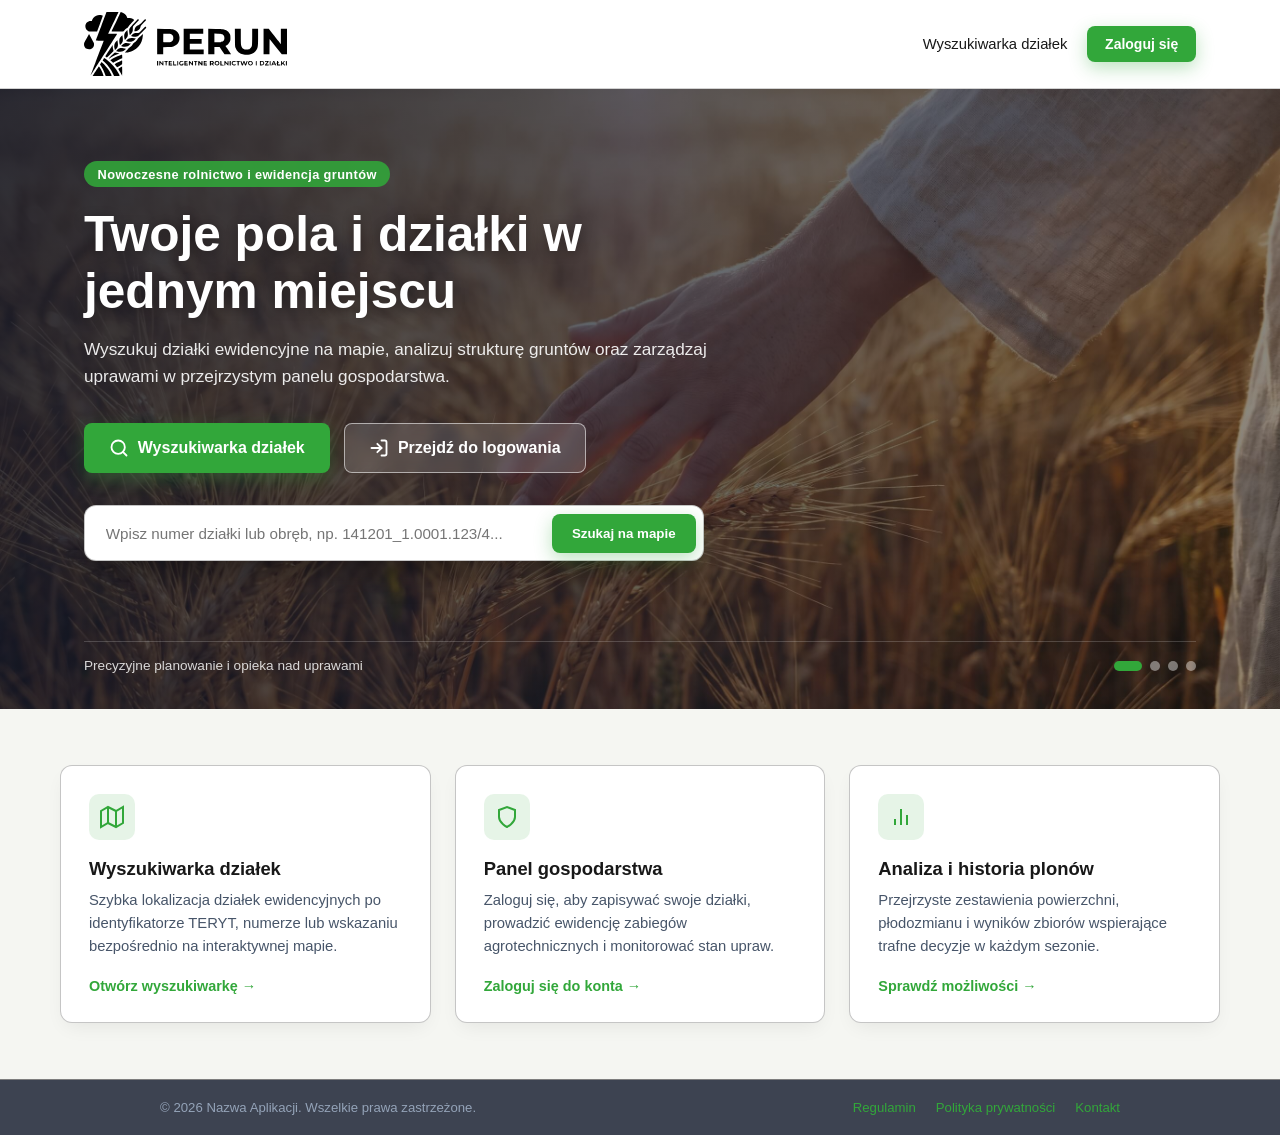
==== frontend/index.html @ e07f28da "landing page i logo" ====
<!doctype html>
<html lang="pl">
    <head>
        <meta charset="UTF-8" />
        <meta name="viewport" content="width=device-width, initial-scale=1.0" />
        <title>Perun – Zarządzanie gospodarstwem i wyszukiwarka działek</title>
        <link rel="stylesheet" href="./styles/main.css" />
        <link rel="stylesheet" href="./styles/landing.css" />
    </head>
    <body>
        <!-- NAWIGACJA -->
        <header class="navbar">
            <div class="navbar-container">
                <a
                    href="index.html"
                    class="brand-link"
                    aria-label="Strona główna"
                >
                    <img
                        src="./images/perun_logo_black.svg"
                        class="logo-topbar"
                        alt="Perun"
                    />
                </a>

                <nav class="nav-actions">
                    <a href="wyszukiwarka.html" class="nav-link">
                        Wyszukiwarka działek
                    </a>
                    <a href="login.html" class="btn btn-primary btn-sm">
                        Zaloguj się
                    </a>
                </nav>
            </div>
        </header>

        <main>
            <!-- HERO Z KARUZELĄ W TLE -->
            <section class="hero" aria-label="Prezentacja aplikacji">
                <div class="carousel-bg" id="heroCarousel">
                    <div class="carousel-slide active">
                        <img
                            src="./images/landingPageCarusel/mainCarusel1.jpg"
                            alt="Dłoń gładząca kłosy pszenicy o złotej godzinie"
                        />
                    </div>
                    <div class="carousel-slide">
                        <img
                            src="./images/landingPageCarusel/mainCarusel2.jpg"
                            alt="Rolnik spoglądający z uśmiechem na pole w czasie mżawki"
                        />
                    </div>
                    <div class="carousel-slide">
                        <img
                            src="./images/landingPageCarusel/mainCarusel3.jpg"
                            alt="Zdrowo rosnące zielone pole uprawne"
                        />
                    </div>
                    <div class="carousel-slide">
                        <img
                            src="./images/landingPageCarusel/mainCarusel4.jpg"
                            alt="Kombajn zbożowy podczas zbiorów"
                        />
                    </div>
                </div>

                <!-- Przyciemnienie zapewniające czytelność tekstu -->
                <div class="hero-overlay"></div>

                <div class="hero-container">
                    <div class="hero-content">
                        <span class="hero-badge"
                            >Nowoczesne rolnictwo i ewidencja gruntów</span
                        >
                        <h1>Twoje pola i działki w jednym miejscu</h1>
                        <p class="hero-subtitle">
                            Wyszukuj działki ewidencyjne na mapie, analizuj
                            strukturę gruntów oraz zarządzaj uprawami w
                            przejrzystym panelu gospodarstwa.
                        </p>

                        <!-- GŁÓWNE PRZYCISKI PRZEJŚCIA -->
                        <div class="hero-cta-group">
                            <a
                                href="wyszukiwarka.html"
                                class="btn btn-primary btn-lg"
                            >
                                <svg
                                    width="20"
                                    height="20"
                                    viewBox="0 0 24 24"
                                    fill="none"
                                    stroke="currentColor"
                                    stroke-width="2.2"
                                    stroke-linecap="round"
                                    stroke-linejoin="round"
                                    aria-hidden="true"
                                >
                                    <circle cx="11" cy="11" r="8"></circle>
                                    <line
                                        x1="21"
                                        y1="21"
                                        x2="16.65"
                                        y2="16.65"
                                    ></line>
                                </svg>
                                Wyszukiwarka działek
                            </a>

                            <a
                                href="login.html"
                                class="btn btn-outline-light btn-lg"
                            >
                                <svg
                                    width="20"
                                    height="20"
                                    viewBox="0 0 24 24"
                                    fill="none"
                                    stroke="currentColor"
                                    stroke-width="2.2"
                                    stroke-linecap="round"
                                    stroke-linejoin="round"
                                    aria-hidden="true"
                                >
                                    <path
                                        d="M15 3h4a2 2 0 0 1 2 2v14a2 2 0 0 1-2 2h-4"
                                    ></path>
                                    <polyline
                                        points="10 17 15 12 10 7"
                                    ></polyline>
                                    <line x1="15" y1="12" x2="3" y2="12"></line>
                                </svg>
                                Przejdź do logowania
                            </a>
                        </div>

                        <!-- SZYBKIE WYSZUKIWANIE DZIAŁKI (opcjonalny skrót do wyszukiwarki) -->
                        <form
                            action="wyszukiwarka.html"
                            method="GET"
                            class="quick-search-card"
                        >
                            <label for="parcel-query" class="sr-only">
                                Numer lub identyfikator działki
                            </label>
                            <input
                                type="text"
                                id="parcel-query"
                                name="q"
                                placeholder="Wpisz numer działki lub obręb, np. 141201_1.0001.123/4..."
                            />
                            <button type="submit" class="btn btn-primary">
                                Szukaj na mapie
                            </button>
                        </form>
                    </div>

                    <!-- KONTROLKI KARUZELI -->
                    <div class="carousel-controls">
                        <span class="carousel-caption" id="carouselCaption">
                            Precyzyjne planowanie i opieka nad uprawami
                        </span>
                        <div
                            class="carousel-dots"
                            role="tablist"
                            aria-label="Wybór slajdu"
                        >
                            <button
                                type="button"
                                class="dot active"
                                data-slide="0"
                                aria-label="Slajd 1"
                            ></button>
                            <button
                                type="button"
                                class="dot"
                                data-slide="1"
                                aria-label="Slajd 2"
                            ></button>
                            <button
                                type="button"
                                class="dot"
                                data-slide="2"
                                aria-label="Slajd 3"
                            ></button>
                            <button
                                type="button"
                                class="dot"
                                data-slide="3"
                                aria-label="Slajd 4"
                            ></button>
                        </div>
                    </div>
                </div>
            </section>

            <!-- SEKCJA MODUŁÓW APLIKACJI -->
            <section class="features-section">
                <div class="section-container">
                    <div class="features-grid">
                        <article class="feature-card">
                            <div class="feature-icon">
                                <svg
                                    width="24"
                                    height="24"
                                    viewBox="0 0 24 24"
                                    fill="none"
                                    stroke="currentColor"
                                    stroke-width="2"
                                >
                                    <polygon
                                        points="1 6 1 22 8 18 16 22 23 18 23 2 16 6 8 2 1 6"
                                    ></polygon>
                                    <line x1="8" y1="2" x2="8" y2="18"></line>
                                    <line x1="16" y1="6" x2="16" y2="22"></line>
                                </svg>
                            </div>
                            <h2>Wyszukiwarka działek</h2>
                            <p>
                                Szybka lokalizacja działek ewidencyjnych po
                                identyfikatorze TERYT, numerze lub wskazaniu
                                bezpośrednio na interaktywnej mapie.
                            </p>
                            <a href="wyszukiwarka.html" class="card-link"
                                >Otwórz wyszukiwarkę &rarr;</a
                            >
                        </article>

                        <article class="feature-card">
                            <div class="feature-icon">
                                <svg
                                    width="24"
                                    height="24"
                                    viewBox="0 0 24 24"
                                    fill="none"
                                    stroke="currentColor"
                                    stroke-width="2"
                                >
                                    <path
                                        d="M12 22s8-4 8-10V5l-8-3-8 3v7c0 6 8 10 8 10z"
                                    ></path>
                                </svg>
                            </div>
                            <h2>Panel gospodarstwa</h2>
                            <p>
                                Zaloguj się, aby zapisywać swoje działki,
                                prowadzić ewidencję zabiegów agrotechnicznych i
                                monitorować stan upraw.
                            </p>
                            <a href="login.html" class="card-link"
                                >Zaloguj się do konta &rarr;</a
                            >
                        </article>

                        <article class="feature-card">
                            <div class="feature-icon">
                                <svg
                                    width="24"
                                    height="24"
                                    viewBox="0 0 24 24"
                                    fill="none"
                                    stroke="currentColor"
                                    stroke-width="2"
                                >
                                    <line
                                        x1="18"
                                        y1="20"
                                        x2="18"
                                        y2="10"
                                    ></line>
                                    <line x1="12" y1="20" x2="12" y2="4"></line>
                                    <line x1="6" y1="20" x2="6" y2="14"></line>
                                </svg>
                            </div>
                            <h2>Analiza i historia plonów</h2>
                            <p>
                                Przejrzyste zestawienia powierzchni, płodozmianu
                                i wyników zbiorów wspierające trafne decyzje w
                                każdym sezonie.
                            </p>
                            <a href="login.html" class="card-link"
                                >Sprawdź możliwości &rarr;</a
                            >
                        </article>
                    </div>
                </div>
            </section>
        </main>

        <!-- STOPKA SPÓJNA Z EKRANEM LOGOWANIA -->
        <footer>
            <div class="footer-content">
                <span
                    >&copy; 2026 Nazwa Aplikacji. Wszelkie prawa
                    zastrzeżone.</span
                >
                <div class="footer-links">
                    <a href="#">Regulamin</a>
                    <a href="#">Polityka prywatności</a>
                    <a href="#">Kontakt</a>
                </div>
            </div>
        </footer>

        <script>
            (function () {
                const slides = document.querySelectorAll(
                    "#heroCarousel .carousel-slide",
                );
                const dots = document.querySelectorAll(".carousel-dots .dot");
                const captionEl = document.getElementById("carouselCaption");

                const captions = [
                    "Precyzyjne planowanie i opieka nad uprawami",
                    "Pewne decyzje w każdych warunkach pogodowych",
                    "Stały podgląd kondycji i granic Twoich działek",
                    "Efektywna organizacja prac polowych i zbiorów",
                ];

                let current = 0;
                let timer = null;

                function goToSlide(index) {
                    slides[current].classList.remove("active");
                    dots[current].classList.remove("active");

                    current = (index + slides.length) % slides.length;

                    slides[current].classList.add("active");
                    dots[current].classList.add("active");
                    if (captionEl) {
                        captionEl.textContent = captions[current];
                    }
                }

                function startAutoPlay() {
                    stopAutoPlay();
                    timer = setInterval(() => goToSlide(current + 1), 6000);
                }

                function stopAutoPlay() {
                    if (timer) clearInterval(timer);
                }

                dots.forEach((dot) => {
                    dot.addEventListener("click", () => {
                        const target = Number(dot.dataset.slide);
                        goToSlide(target);
                        startAutoPlay();
                    });
                });

                startAutoPlay();
            })();
        </script>
    </body>
</html>
---- frontend/styles/main.css ----
:root {
    --bg-body: #f5f6f2;
    --bg-card: #ffffff;
    --bg-input: #ffffff;
    --border-color: #7e7e7e;
    --text-main: #181818;
    --text-muted: #94a3b8;
    --accent: #32a73a;
    --accent-hover: #22b74a;
    --radius: 12px;
}

* {
    box-sizing: border-box;
    margin: 0;
    padding: 0;
}

body {
    font-family:
        -apple-system, BlinkMacSystemFont, "Segoe UI", Roboto, sans-serif;
    background-color: var(--bg-body);
    color: var(--text-main);
    min-height: 100vh;
    display: flex;
    flex-direction: column;
}

main {
    flex: 1;
    display: flex;
    align-items: center;
    justify-content: center;
    padding: 1.5rem;
}

.login-card {
    width: 100%;
    max-width: 400px;
    background-color: var(--bg-card);
    border: 1px solid var(--border-color);
    border-radius: var(--radius);
    padding: 2rem;
    box-shadow: 0 20px 25px -5px rgba(0, 0, 0, 0.35);
}

/* --- PLACEHOLDER NA LOGO --- */
.logo-topbar {
    height: 64px;
    display: flex;
    align-items: center;
    justify-content: center;
    color: var(--text-muted);
    font-size: 0.875rem;
    letter-spacing: 0.05em;
    text-transform: uppercase;
}

.login-header {
    text-align: center;
    margin-bottom: 1.75rem;
}

.login-header h1 {
    font-size: 1.5rem;
    font-weight: 600;
    margin-bottom: 0.35rem;
}

.login-header p {
    color: var(--text-muted);
    font-size: 0.9rem;
}

.form-group {
    margin-bottom: 1.15rem;
}

.form-group label {
    display: block;
    font-size: 0.875rem;
    font-weight: 500;
    margin-bottom: 0.4rem;
    color: var(--text-main);
}

.form-group input {
    width: 100%;
    padding: 0.7rem 0.9rem;
    background-color: var(--bg-input);
    border: 1px solid var(--border-color);
    border-radius: 8px;
    color: var(--text-main);
    font-size: 0.95rem;
    transition:
        border-color 0.2s,
        box-shadow 0.2s;
}

.form-group input:focus {
    outline: none;
    border-color: var(--accent);
    box-shadow: 0 0 0 3px rgba(97, 190, 242, 0.15);
}

.form-options {
    display: flex;
    align-items: center;
    justify-content: space-between;
    font-size: 0.85rem;
    margin-bottom: 1.5rem;
}

.remember-me {
    display: flex;
    align-items: center;
    gap: 0.45rem;
    color: var(--text-muted);
    cursor: pointer;
}

.remember-me input[type="checkbox"] {
    accent-color: var(--accent);
    width: 15px;
    height: 15px;
    cursor: pointer;
}

.form-options a,
footer a {
    color: var(--accent);
    text-decoration: none;
    transition: color 0.2s;
}

.form-options a:hover,
footer a:hover {
    color: var(--accent-hover);
    text-decoration: underline;
}

.btn-submit {
    width: 100%;
    padding: 0.75rem;
    background-color: var(--accent);
    color: white;
    font-size: 0.95rem;
    font-weight: 600;
    border: none;
    border-radius: 8px;
    cursor: pointer;
    transition:
        background-color 0.2s,
        transform 0.1s;
}

.btn-submit:hover {
    background-color: var(--accent-hover);
}

.btn-submit:active {
    transform: scale(0.99);
}

/* --- STOPKA --- */
footer {
    padding: 1.25rem 1.5rem;
    border-top: 1px solid var(--border-color);
    background-color: rgba(15, 23, 42, 0.8);
    text-align: center;
    font-size: 0.825rem;
    color: var(--text-muted);
}

.footer-content {
    max-width: 960px;
    margin: 0 auto;
    display: flex;
    flex-wrap: wrap;
    align-items: center;
    justify-content: space-between;
    gap: 0.75rem;
}

.footer-links {
    display: flex;
    gap: 1.25rem;
}

@media (max-width: 540px) {
    .footer-content {
        flex-direction: column;
        justify-content: center;
    }
}
---- frontend/styles/landing.css ----
/* Nadpisanie centrowania z ekranu logowania dla układu wielosekcyjnego */
main {
    display: block;
    padding: 0;
}

.sr-only {
    position: absolute;
    width: 1px;
    height: 1px;
    overflow: hidden;
    clip: rect(0, 0, 0, 0);
    white-space: nowrap;
}

/* --- GÓRNA NAWIGACJA --- */
.navbar {
    position: sticky;
    top: 0;
    z-index: 50;
    background-color: rgba(255, 255, 255, 0.94);
    backdrop-filter: blur(10px);
    border-bottom: 1px solid rgba(126, 126, 126, 0.35);
}

.navbar-container {
    max-width: 1160px;
    margin: 0 auto;
    padding: 0.75rem 1.5rem;
    display: flex;
    align-items: center;
    justify-content: space-between;
    gap: 1rem;
}

.navbar .logo-placeholder {
    width: 170px;
    height: 44px;
    margin-bottom: 0;
    font-size: 0.8rem;
}

.nav-actions {
    display: flex;
    align-items: center;
    gap: 1.25rem;
}

.nav-link {
    color: var(--text-main);
    text-decoration: none;
    font-size: 0.925rem;
    font-weight: 500;
    transition: color 0.2s;
}

.nav-link:hover {
    color: var(--accent);
}

/* --- PRZYCISKI --- */
.btn {
    display: inline-flex;
    align-items: center;
    justify-content: center;
    gap: 0.55rem;
    font-weight: 600;
    text-decoration: none;
    border-radius: 8px;
    cursor: pointer;
    border: 1px solid transparent;
    transition:
        background-color 0.2s,
        border-color 0.2s,
        transform 0.1s,
        box-shadow 0.2s;
}

.btn:active {
    transform: scale(0.99);
}

.btn-sm {
    padding: 0.55rem 1.05rem;
    font-size: 0.875rem;
}

.btn-lg {
    padding: 0.9rem 1.5rem;
    font-size: 1rem;
}

.btn-primary {
    background-color: var(--accent);
    color: #ffffff;
    box-shadow: 0 6px 18px rgba(50, 167, 58, 0.32);
}

.btn-primary:hover {
    background-color: var(--accent-hover);
}

.btn-outline-light {
    background-color: rgba(255, 255, 255, 0.14);
    color: #ffffff;
    border-color: rgba(255, 255, 255, 0.55);
    backdrop-filter: blur(6px);
}

.btn-outline-light:hover {
    background-color: #ffffff;
    color: var(--text-main);
    border-color: #ffffff;
}

/* --- SEKCJA HERO Z KARUZELĄ --- */
.hero {
    position: relative;
    min-height: 620px;
    display: flex;
    align-items: center;
    overflow: hidden;
    background-color: #0f172a;
}

.carousel-bg {
    position: absolute;
    inset: 0;
    z-index: 1;
}

.carousel-slide {
    position: absolute;
    inset: 0;
    opacity: 0;
    transform: scale(1.06);
    transition:
        opacity 1.2s ease-in-out,
        transform 7s ease-out;
}

.carousel-slide.active {
    opacity: 1;
    transform: scale(1);
}

.carousel-slide img {
    width: 100%;
    height: 100%;
    object-fit: cover;
    object-position: center;
    display: block;
}

.hero-overlay {
    position: absolute;
    inset: 0;
    z-index: 2;
    background: linear-gradient(
        115deg,
        rgba(15, 23, 42, 0.86) 0%,
        rgba(15, 23, 42, 0.62) 55%,
        rgba(24, 24, 24, 0.45) 100%
    );
}

.hero-container {
    position: relative;
    z-index: 3;
    width: 100%;
    max-width: 1160px;
    margin: 0 auto;
    padding: 4.5rem 1.5rem 2.25rem;
    display: flex;
    flex-direction: column;
    justify-content: space-between;
    min-height: 620px;
}

.hero-content {
    max-width: 680px;
    color: #ffffff;
}

.hero-badge {
    display: inline-block;
    padding: 0.35rem 0.85rem;
    margin-bottom: 1.15rem;
    font-size: 0.8rem;
    font-weight: 600;
    letter-spacing: 0.03em;
    color: #ffffff;
    background-color: rgba(50, 167, 58, 0.88);
    border-radius: 999px;
}

.hero-content h1 {
    font-size: clamp(2rem, 4vw, 3.1rem);
    font-weight: 700;
    line-height: 1.15;
    margin-bottom: 1rem;
    text-shadow: 0 2px 12px rgba(0, 0, 0, 0.3);
}

.hero-subtitle {
    font-size: 1.075rem;
    line-height: 1.6;
    color: rgba(255, 255, 255, 0.9);
    margin-bottom: 2rem;
}

.hero-cta-group {
    display: flex;
    flex-wrap: wrap;
    gap: 0.9rem;
    margin-bottom: 2rem;
}

/* --- PASEK SZYBKIEGO WYSZUKIWANIA --- */
.quick-search-card {
    display: flex;
    align-items: center;
    gap: 0.5rem;
    background-color: var(--bg-card);
    padding: 0.45rem;
    border-radius: var(--radius);
    border: 1px solid rgba(126, 126, 126, 0.45);
    box-shadow: 0 18px 30px -8px rgba(0, 0, 0, 0.4);
    max-width: 620px;
}

.quick-search-card input {
    flex: 1;
    min-width: 0;
    border: none;
    background: transparent;
    padding: 0.65rem 0.85rem;
    font-size: 0.95rem;
    color: var(--text-main);
}

.quick-search-card input:focus {
    outline: none;
}

.quick-search-card button {
    padding: 0.7rem 1.2rem;
    white-space: nowrap;
}

/* --- KONTROLKI KARUZELI --- */
.carousel-controls {
    margin-top: 3rem;
    padding-top: 1rem;
    border-top: 1px solid rgba(255, 255, 255, 0.18);
    display: flex;
    align-items: center;
    justify-content: space-between;
    gap: 1rem;
}

.carousel-caption {
    font-size: 0.85rem;
    color: rgba(255, 255, 255, 0.82);
}

.carousel-dots {
    display: flex;
    align-items: center;
    gap: 0.5rem;
}

.carousel-dots .dot {
    width: 10px;
    height: 10px;
    border-radius: 999px;
    border: none;
    background-color: rgba(255, 255, 255, 0.42);
    cursor: pointer;
    transition:
        width 0.25s ease,
        background-color 0.25s ease;
}

.carousel-dots .dot.active {
    width: 28px;
    background-color: var(--accent);
}

/* --- SEKCJA KART FUNKCJI --- */
.features-section {
    padding: 3.5rem 1.5rem;
    background-color: var(--bg-body);
}

.section-container {
    max-width: 1160px;
    margin: 0 auto;
}

.features-grid {
    display: grid;
    grid-template-columns: repeat(3, 1fr);
    gap: 1.5rem;
}

.feature-card {
    background-color: var(--bg-card);
    border: 1px solid rgba(126, 126, 126, 0.45);
    border-radius: var(--radius);
    padding: 1.75rem;
    display: flex;
    flex-direction: column;
    box-shadow: 0 8px 20px -6px rgba(0, 0, 0, 0.08);
}

.feature-icon {
    width: 46px;
    height: 46px;
    border-radius: 10px;
    background-color: rgba(50, 167, 58, 0.12);
    color: var(--accent);
    display: flex;
    align-items: center;
    justify-content: center;
    margin-bottom: 1.15rem;
}

.feature-card h2 {
    font-size: 1.15rem;
    font-weight: 600;
    margin-bottom: 0.55rem;
    color: var(--text-main);
}

.feature-card p {
    font-size: 0.925rem;
    line-height: 1.55;
    color: #475569;
    margin-bottom: 1.25rem;
    flex: 1;
}

.card-link {
    color: var(--accent);
    font-weight: 600;
    font-size: 0.9rem;
    text-decoration: none;
    transition: color 0.2s;
}

.card-link:hover {
    color: var(--accent-hover);
    text-decoration: underline;
}

/* --- RESPONSYWNOŚĆ --- */
@media (max-width: 860px) {
    .features-grid {
        grid-template-columns: 1fr;
    }
}

@media (max-width: 580px) {
    .nav-link {
        display: none;
    }

    .hero-cta-group {
        flex-direction: column;
    }

    .hero-cta-group .btn {
        width: 100%;
    }

    .quick-search-card {
        flex-direction: column;
        align-items: stretch;
    }

    .carousel-controls {
        flex-direction: column;
        align-items: flex-start;
    }
}
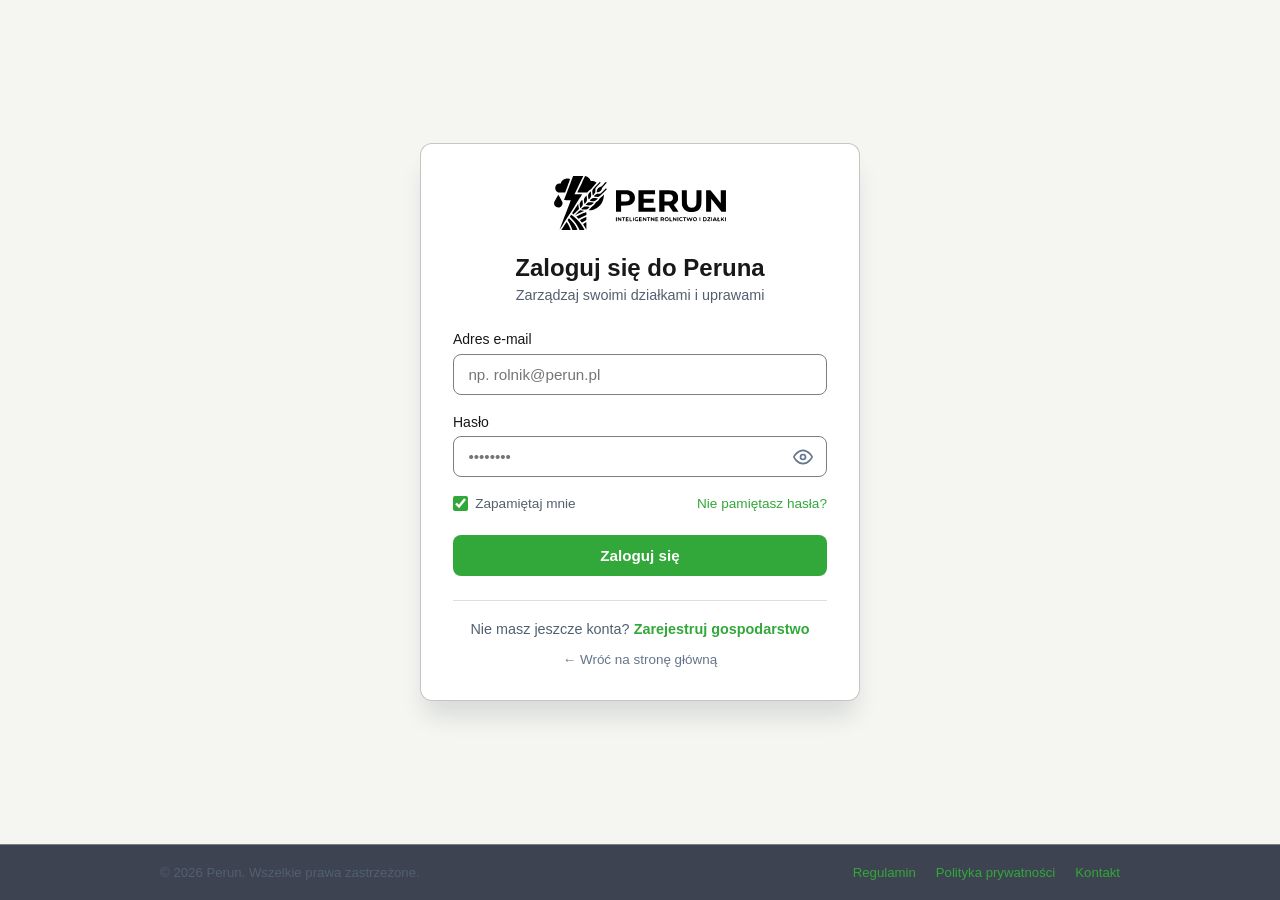
==== commit bb73de97: "dodane zabezpieczenie logowania" ====
--- a/frontend/index.html
+++ b/frontend/index.html
@@ -6,8 +6,22 @@
         <title>Perun – Zarządzanie gospodarstwem i wyszukiwarka działek</title>
         <link rel="stylesheet" href="./styles/main.css" />
         <link rel="stylesheet" href="./styles/landing.css" />
+        <link rel="stylesheet" href="./styles/auth.css" />
+        <script src="./scripts/auth.js"></script>
+        <script>
+            /* Awaryjna weryfikacja ciasteczka przed wyrenderowaniem treści */
+            (function () {
+                const match = document.cookie
+                    .split("; ")
+                    .find((row) => row.startsWith("perun_session="));
+                if (!match) {
+                    document.documentElement.style.visibility = "hidden";
+                    window.location.replace("login.html?redirect=index.html");
+                }
+            })();
+        </script>
     </head>
-    <body>
+    <body data-require-auth="true">
         <!-- NAWIGACJA -->
         <header class="navbar">
             <div class="navbar-container">
@@ -23,10 +37,11 @@
                     />
                 </a>
 
-                <nav class="nav-actions">
+                <nav class="nav-actions" data-auth-nav>
                     <a href="wyszukiwarka.html" class="nav-link">
                         Wyszukiwarka działek
                     </a>
+                    <a href="register.html" class="nav-link">Rejestracja</a>
                     <a href="login.html" class="btn btn-primary btn-sm">
                         Zaloguj się
                     </a>
@@ -80,7 +95,7 @@
                         </p>
 
                         <!-- GŁÓWNE PRZYCISKI PRZEJŚCIA -->
-                        <div class="hero-cta-group">
+                        <div class="hero-cta-group" id="heroAuthCta">
                             <a
                                 href="wyszukiwarka.html"
                                 class="btn btn-primary btn-lg"
@@ -110,6 +125,7 @@
                             <a
                                 href="login.html"
                                 class="btn btn-outline-light btn-lg"
+                                data-guest-cta
                             >
                                 <svg
                                     width="20"
@@ -130,11 +146,42 @@
                                     ></polyline>
                                     <line x1="15" y1="12" x2="3" y2="12"></line>
                                 </svg>
-                                Przejdź do logowania
+                                Zaloguj się
+                            </a>
+
+                            <a
+                                href="register.html"
+                                class="btn btn-outline-light btn-lg"
+                                data-guest-cta
+                            >
+                                <svg
+                                    width="20"
+                                    height="20"
+                                    viewBox="0 0 24 24"
+                                    fill="none"
+                                    stroke="currentColor"
+                                    stroke-width="2.2"
+                                    stroke-linecap="round"
+                                    stroke-linejoin="round"
+                                    aria-hidden="true"
+                                >
+                                    <path
+                                        d="M16 21v-2a4 4 0 0 0-4-4H5a4 4 0 0 0-4 4v2"
+                                    ></path>
+                                    <circle cx="8.5" cy="7" r="4"></circle>
+                                    <line x1="20" y1="8" x2="20" y2="14"></line>
+                                    <line
+                                        x1="23"
+                                        y1="11"
+                                        x2="17"
+                                        y2="11"
+                                    ></line>
+                                </svg>
+                                Rejestracja
                             </a>
                         </div>
 
-                        <!-- SZYBKIE WYSZUKIWANIE DZIAŁKI (opcjonalny skrót do wyszukiwarki) -->
+                        <!-- SZYBKIE WYSZUKIWANIE DZIAŁKI -->
                         <form
                             action="wyszukiwarka.html"
                             method="GET"
@@ -243,12 +290,12 @@
                             </div>
                             <h2>Panel gospodarstwa</h2>
                             <p>
-                                Zaloguj się, aby zapisywać swoje działki,
-                                prowadzić ewidencję zabiegów agrotechnicznych i
-                                monitorować stan upraw.
+                                Zapisuj swoje działki, prowadź ewidencję
+                                zabiegów agrotechnicznych i monitoruj stan upraw
+                                w jednym miejscu.
                             </p>
-                            <a href="login.html" class="card-link"
-                                >Zaloguj się do konta &rarr;</a
+                            <a href="panel.html" class="card-link"
+                                >Przejdź do panelu &rarr;</a
                             >
                         </article>
 
@@ -278,8 +325,8 @@
                                 i wyników zbiorów wspierające trafne decyzje w
                                 każdym sezonie.
                             </p>
-                            <a href="login.html" class="card-link"
-                                >Sprawdź możliwości &rarr;</a
+                            <a href="register.html" class="card-link"
+                                >Rejestracja nowego konta &rarr;</a
                             >
                         </article>
                     </div>
@@ -287,13 +334,10 @@
             </section>
         </main>
 
-        <!-- STOPKA SPÓJNA Z EKRANEM LOGOWANIA -->
+        <!-- STOPKA -->
         <footer>
             <div class="footer-content">
-                <span
-                    >&copy; 2026 Nazwa Aplikacji. Wszelkie prawa
-                    zastrzeżone.</span
-                >
+                <span>&copy; 2026 Perun. Wszelkie prawa zastrzeżone.</span>
                 <div class="footer-links">
                     <a href="#">Regulamin</a>
                     <a href="#">Polityka prywatności</a>
@@ -304,6 +348,7 @@
 
         <script>
             (function () {
+                /* --- OBSŁUGA KARUZELI --- */
                 const slides = document.querySelectorAll(
                     "#heroCarousel .carousel-slide",
                 );
@@ -351,6 +396,34 @@
                 });
 
                 startAutoPlay();
+
+                /* --- DOPASOWANIE PRZYCISKÓW HERO DLA ZALOGOWANEJ SESJI --- */
+                function syncHeroSessionState() {
+                    if (
+                        !window.PerunAuth ||
+                        !window.PerunAuth.isAuthenticated()
+                    ) {
+                        return;
+                    }
+
+                    const ctaGroup = document.getElementById("heroAuthCta");
+                    if (!ctaGroup) return;
+
+                    ctaGroup
+                        .querySelectorAll("[data-guest-cta]")
+                        .forEach((el) => el.remove());
+
+                    const panelLink = document.createElement("a");
+                    panelLink.href = "panel.html";
+                    panelLink.className = "btn btn-outline-light btn-lg";
+                    panelLink.textContent = "Przejdź do panelu gospodarstwa";
+                    ctaGroup.appendChild(panelLink);
+                }
+
+                document.addEventListener(
+                    "DOMContentLoaded",
+                    syncHeroSessionState,
+                );
             })();
         </script>
     </body>
--- a/frontend/styles/auth.css
+++ b/frontend/styles/auth.css
@@ -0,0 +1,207 @@
+/* --- KARTA LOGOWANIA I REJESTRACJI --- */
+.auth-card {
+    width: 100%;
+    max-width: 440px;
+    background-color: var(--bg-card);
+    border: 1px solid rgba(126, 126, 126, 0.45);
+    border-radius: var(--radius);
+    padding: 2rem;
+    box-shadow: 0 20px 25px -5px rgba(15, 23, 42, 0.12);
+}
+
+.auth-logo-link {
+    display: flex;
+    justify-content: center;
+    align-items: center;
+    margin-bottom: 1.5rem;
+    text-decoration: none;
+}
+
+.logo-auth {
+    height: 54px;
+    width: auto;
+    max-width: 100%;
+    object-fit: contain;
+}
+
+/* Nadpisanie koloru obwódki focus na zieleń marki Perun */
+.form-group input:focus {
+    outline: none;
+    border-color: var(--accent);
+    box-shadow: 0 0 0 3px rgba(50, 167, 58, 0.18);
+}
+
+.login-header p,
+.remember-me,
+footer {
+    color: #526071;
+}
+
+/* --- POLE HASŁA Z PRZYCISKIEM PODGLĄDU --- */
+.password-wrapper {
+    position: relative;
+    display: flex;
+    align-items: center;
+}
+
+.password-wrapper input {
+    padding-right: 2.75rem;
+}
+
+.toggle-password {
+    position: absolute;
+    right: 0.65rem;
+    background: none;
+    border: none;
+    color: #64748b;
+    cursor: pointer;
+    padding: 0.25rem;
+    display: inline-flex;
+    align-items: center;
+    justify-content: center;
+    transition: color 0.2s;
+}
+
+.toggle-password:hover {
+    color: var(--text-main);
+}
+
+.field-hint {
+    display: block;
+    margin-top: 0.3rem;
+    font-size: 0.78rem;
+    color: #64748b;
+}
+
+/* --- KOMUNIKATY BŁĘDÓW I SUKCESU --- */
+.auth-alert {
+    padding: 0.75rem 0.95rem;
+    border-radius: 8px;
+    font-size: 0.875rem;
+    line-height: 1.45;
+    margin-bottom: 1.25rem;
+    display: none;
+}
+
+.auth-alert.visible {
+    display: block;
+}
+
+.auth-alert.error {
+    background-color: #fef2f2;
+    border: 1px solid #fecaca;
+    color: #b91c1c;
+}
+
+.auth-alert.success {
+    background-color: #f0fdf4;
+    border: 1px solid #bbf7d0;
+    color: #15803d;
+}
+
+/* --- AKCEPTACJA REGULAMINU --- */
+.terms-label {
+    display: flex;
+    align-items: flex-start;
+    gap: 0.5rem;
+    font-size: 0.85rem;
+    color: #526071;
+    margin-bottom: 1.4rem;
+    cursor: pointer;
+    line-height: 1.4;
+}
+
+.terms-label input[type="checkbox"] {
+    accent-color: var(--accent);
+    width: 16px;
+    height: 16px;
+    margin-top: 2px;
+    flex-shrink: 0;
+    cursor: pointer;
+}
+
+.terms-label a {
+    color: var(--accent);
+    text-decoration: none;
+}
+
+.terms-label a:hover {
+    text-decoration: underline;
+}
+
+/* --- PRZEŁĄCZNIK LOGOWANIE <-> REJESTRACJA --- */
+.auth-switch {
+    margin-top: 1.5rem;
+    padding-top: 1.25rem;
+    border-top: 1px solid rgba(126, 126, 126, 0.25);
+    text-align: center;
+    font-size: 0.9rem;
+    color: #526071;
+}
+
+.auth-switch a {
+    color: var(--accent);
+    font-weight: 600;
+    text-decoration: none;
+}
+
+.auth-switch a:hover {
+    color: var(--accent-hover);
+    text-decoration: underline;
+}
+
+.back-home-wrap {
+    margin-top: 0.85rem;
+    text-align: center;
+}
+
+.back-home-link {
+    font-size: 0.84rem;
+    color: #64748b;
+    text-decoration: none;
+    transition: color 0.2s;
+}
+
+.back-home-link:hover {
+    color: var(--text-main);
+}
+
+/* --- ELEMENTY ZALOGOWANEGO UŻYTKOWNIKA W NAWIGACJI --- */
+.user-session-badge {
+    display: inline-flex;
+    align-items: center;
+    gap: 0.45rem;
+    padding: 0.4rem 0.75rem;
+    background-color: rgba(50, 167, 58, 0.1);
+    border: 1px solid rgba(50, 167, 58, 0.3);
+    border-radius: 999px;
+    font-size: 0.85rem;
+    font-weight: 600;
+    color: var(--text-main);
+}
+
+.user-session-dot {
+    width: 8px;
+    height: 8px;
+    border-radius: 50%;
+    background-color: var(--accent);
+}
+
+.btn-logout {
+    padding: 0.5rem 0.9rem;
+    font-size: 0.85rem;
+    font-weight: 600;
+    color: #b91c1c;
+    background-color: #fef2f2;
+    border: 1px solid #fecaca;
+    border-radius: 8px;
+    cursor: pointer;
+    transition:
+        background-color 0.2s,
+        border-color 0.2s;
+}
+
+.btn-logout:hover {
+    background-color: #fee2e2;
+    border-color: #fca5a5;
+}
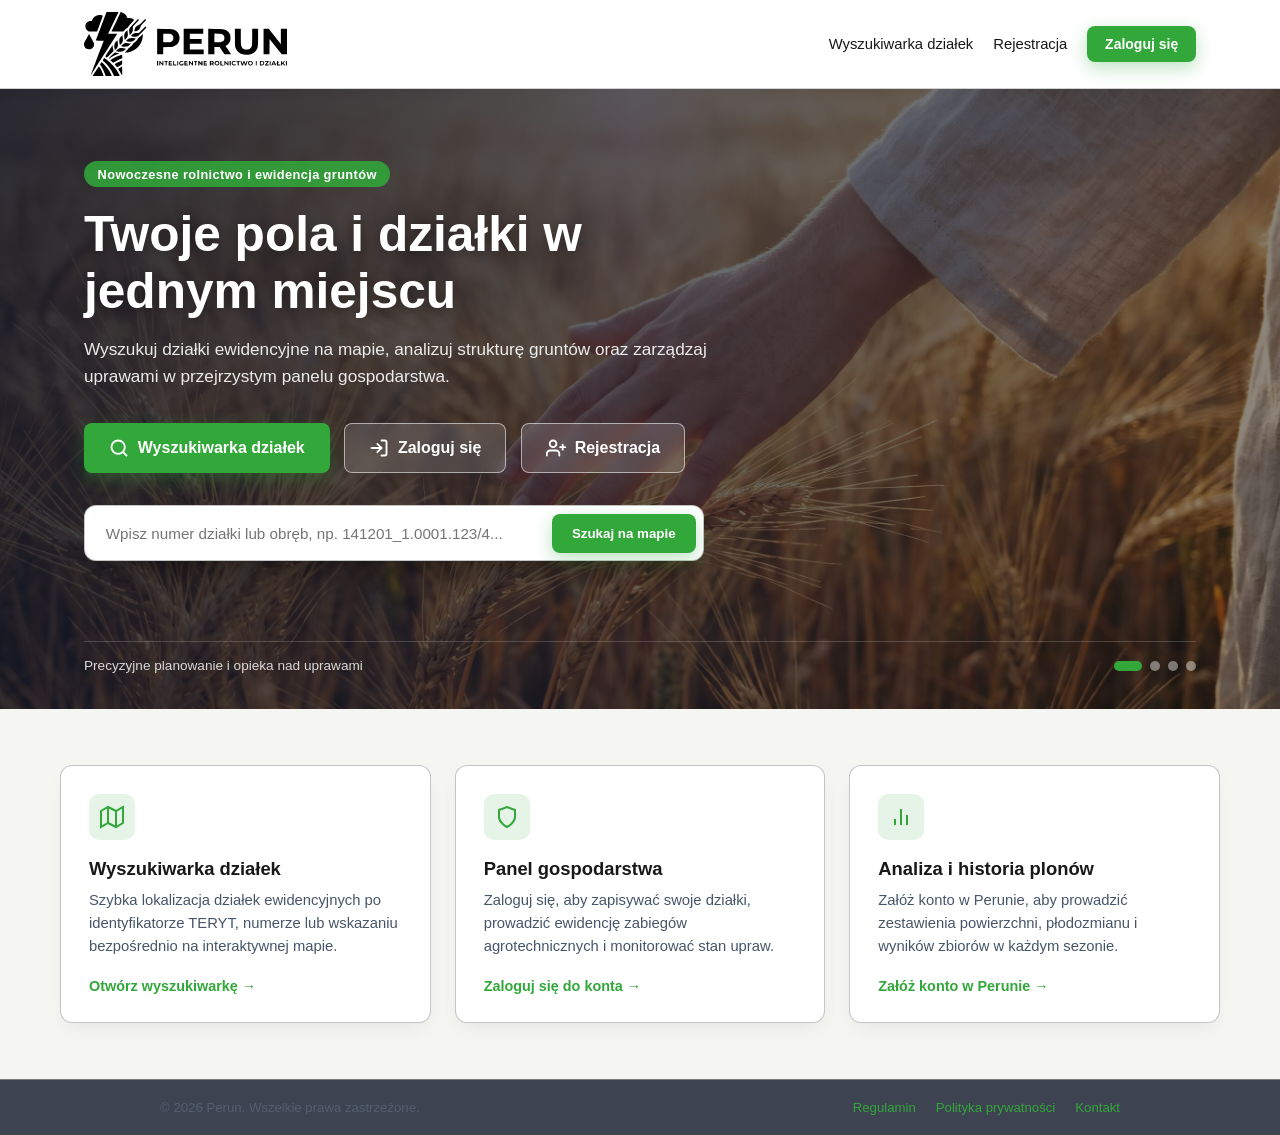
==== commit d9115915: "Poprawka w przekierowaniach" ====
--- a/frontend/index.html
+++ b/frontend/index.html
@@ -9,19 +9,14 @@
         <link rel="stylesheet" href="./styles/auth.css" />
         <script src="./scripts/auth.js"></script>
         <script>
-            /* Awaryjna weryfikacja ciasteczka przed wyrenderowaniem treści */
-            (function () {
-                const match = document.cookie
-                    .split("; ")
-                    .find((row) => row.startsWith("perun_session="));
-                if (!match) {
-                    document.documentElement.style.visibility = "hidden";
-                    window.location.replace("login.html?redirect=index.html");
-                }
-            })();
+            /* Jeśli użytkownik ma aktywną sesję w ciasteczku, od razu przenieś do panelu */
+            if (window.PerunAuth && window.PerunAuth.isAuthenticated()) {
+                document.documentElement.style.visibility = "hidden";
+                window.location.replace("panel.html");
+            }
         </script>
     </head>
-    <body data-require-auth="true">
+    <body data-guest-only="true">
         <!-- NAWIGACJA -->
         <header class="navbar">
             <div class="navbar-container">
@@ -37,7 +32,7 @@
                     />
                 </a>
 
-                <nav class="nav-actions" data-auth-nav>
+                <nav class="nav-actions">
                     <a href="wyszukiwarka.html" class="nav-link">
                         Wyszukiwarka działek
                     </a>
@@ -95,7 +90,7 @@
                         </p>
 
                         <!-- GŁÓWNE PRZYCISKI PRZEJŚCIA -->
-                        <div class="hero-cta-group" id="heroAuthCta">
+                        <div class="hero-cta-group">
                             <a
                                 href="wyszukiwarka.html"
                                 class="btn btn-primary btn-lg"
@@ -125,7 +120,6 @@
                             <a
                                 href="login.html"
                                 class="btn btn-outline-light btn-lg"
-                                data-guest-cta
                             >
                                 <svg
                                     width="20"
@@ -152,7 +146,6 @@
                             <a
                                 href="register.html"
                                 class="btn btn-outline-light btn-lg"
-                                data-guest-cta
                             >
                                 <svg
                                     width="20"
@@ -290,12 +283,12 @@
                             </div>
                             <h2>Panel gospodarstwa</h2>
                             <p>
-                                Zapisuj swoje działki, prowadź ewidencję
-                                zabiegów agrotechnicznych i monitoruj stan upraw
-                                w jednym miejscu.
+                                Zaloguj się, aby zapisywać swoje działki,
+                                prowadzić ewidencję zabiegów agrotechnicznych i
+                                monitorować stan upraw.
                             </p>
-                            <a href="panel.html" class="card-link"
-                                >Przejdź do panelu &rarr;</a
+                            <a href="login.html" class="card-link"
+                                >Zaloguj się do konta &rarr;</a
                             >
                         </article>
 
@@ -321,12 +314,12 @@
                             </div>
                             <h2>Analiza i historia plonów</h2>
                             <p>
-                                Przejrzyste zestawienia powierzchni, płodozmianu
-                                i wyników zbiorów wspierające trafne decyzje w
+                                Załóż konto w Perunie, aby prowadzić zestawienia
+                                powierzchni, płodozmianu i wyników zbiorów w
                                 każdym sezonie.
                             </p>
                             <a href="register.html" class="card-link"
-                                >Rejestracja nowego konta &rarr;</a
+                                >Załóż konto w Perunie &rarr;</a
                             >
                         </article>
                     </div>
@@ -397,33 +390,15 @@
 
                 startAutoPlay();
 
-                /* --- DOPASOWANIE PRZYCISKÓW HERO DLA ZALOGOWANEJ SESJI --- */
-                function syncHeroSessionState() {
+                /* Przekierowanie do panelu, jeśli użytkownik zalogował się w innej karcie */
+                window.addEventListener("focus", () => {
                     if (
-                        !window.PerunAuth ||
-                        !window.PerunAuth.isAuthenticated()
+                        window.PerunAuth &&
+                        window.PerunAuth.isAuthenticated()
                     ) {
-                        return;
+                        window.location.replace("panel.html");
                     }
-
-                    const ctaGroup = document.getElementById("heroAuthCta");
-                    if (!ctaGroup) return;
-
-                    ctaGroup
-                        .querySelectorAll("[data-guest-cta]")
-                        .forEach((el) => el.remove());
-
-                    const panelLink = document.createElement("a");
-                    panelLink.href = "panel.html";
-                    panelLink.className = "btn btn-outline-light btn-lg";
-                    panelLink.textContent = "Przejdź do panelu gospodarstwa";
-                    ctaGroup.appendChild(panelLink);
-                }
-
-                document.addEventListener(
-                    "DOMContentLoaded",
-                    syncHeroSessionState,
-                );
+                });
             })();
         </script>
     </body>
